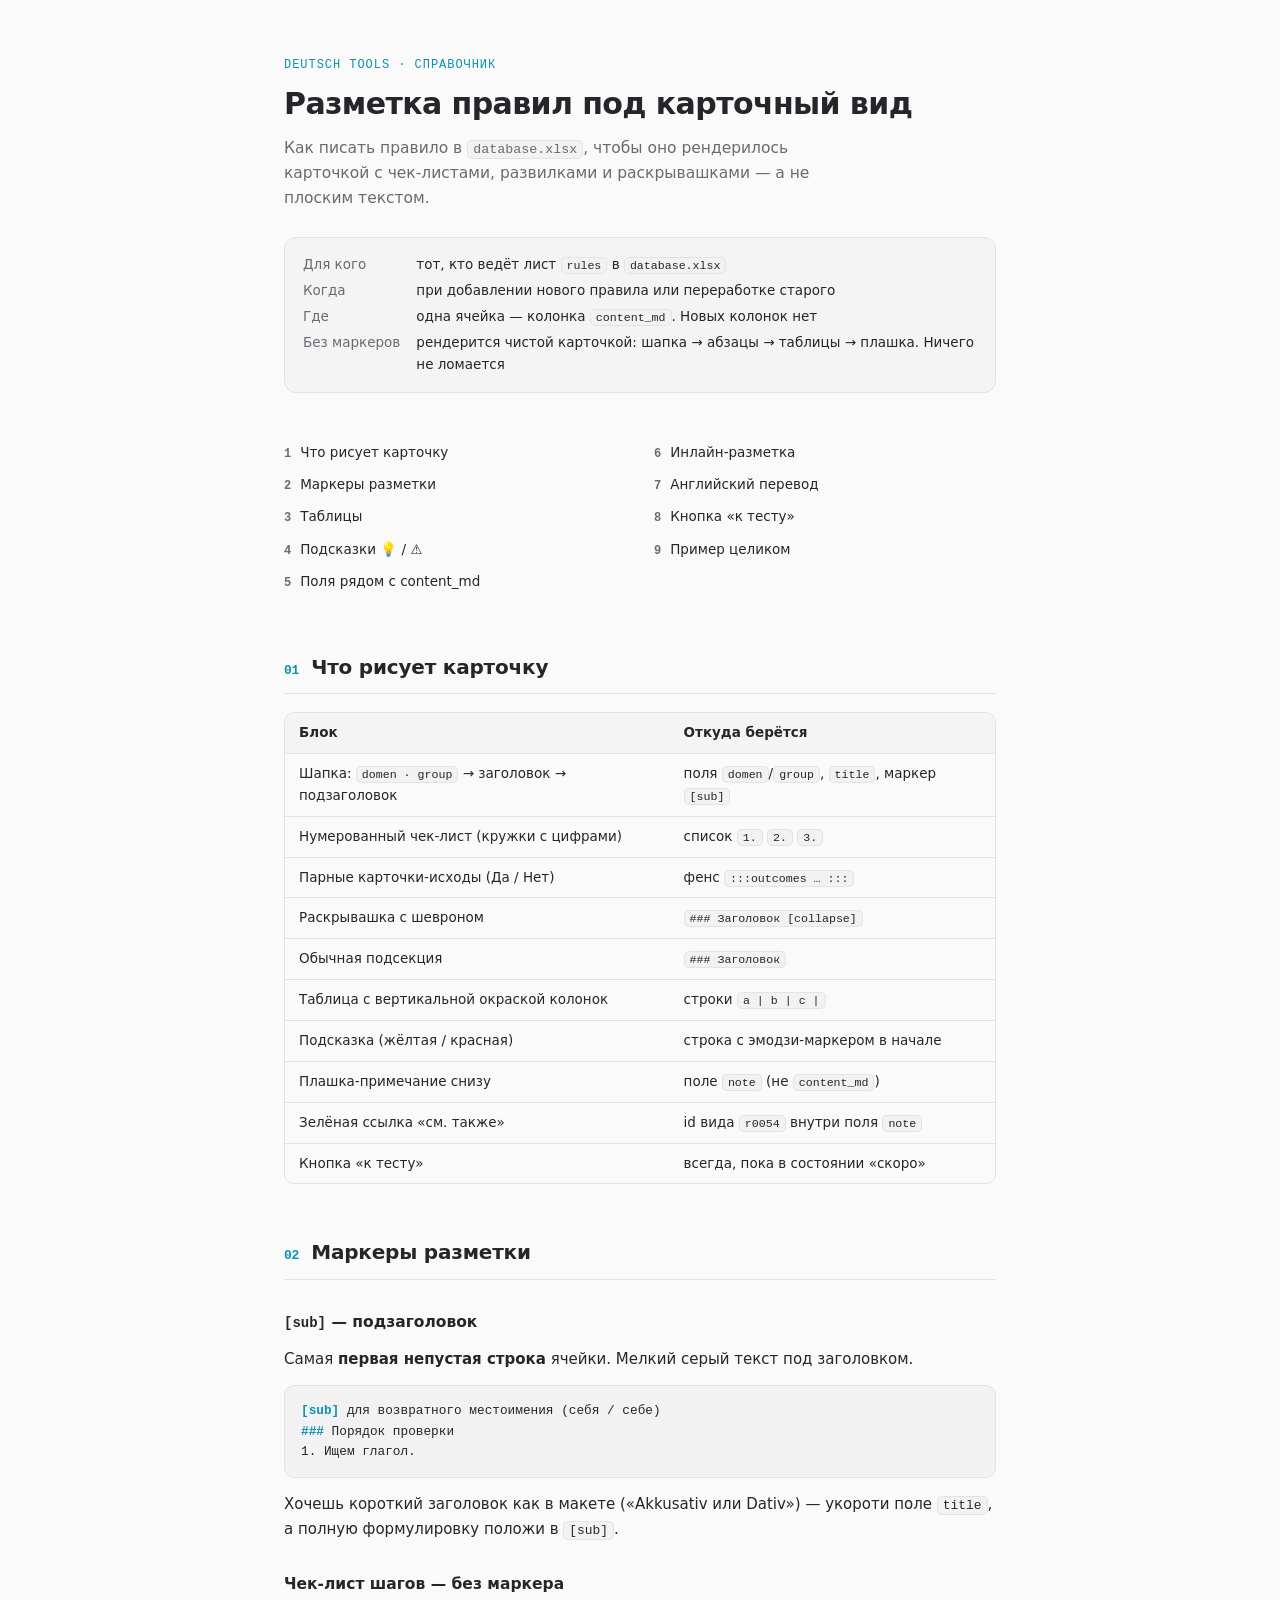
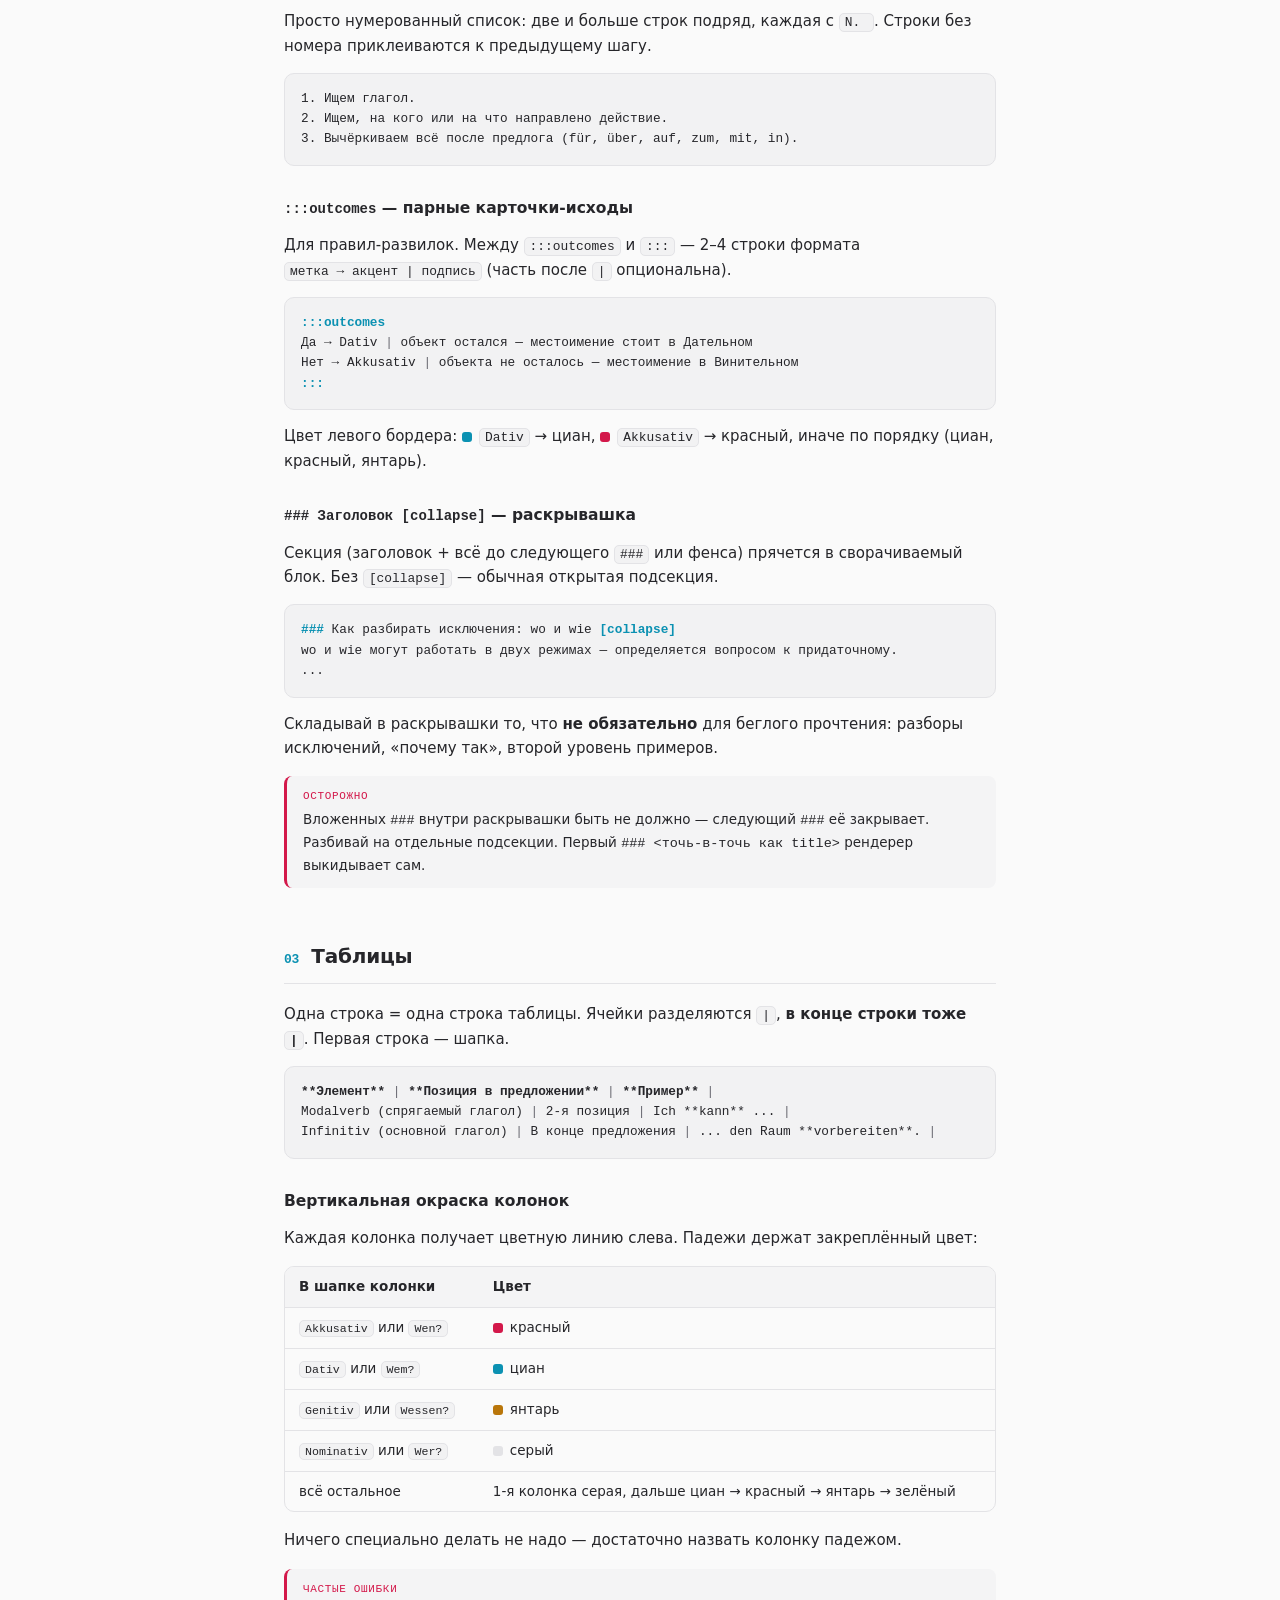
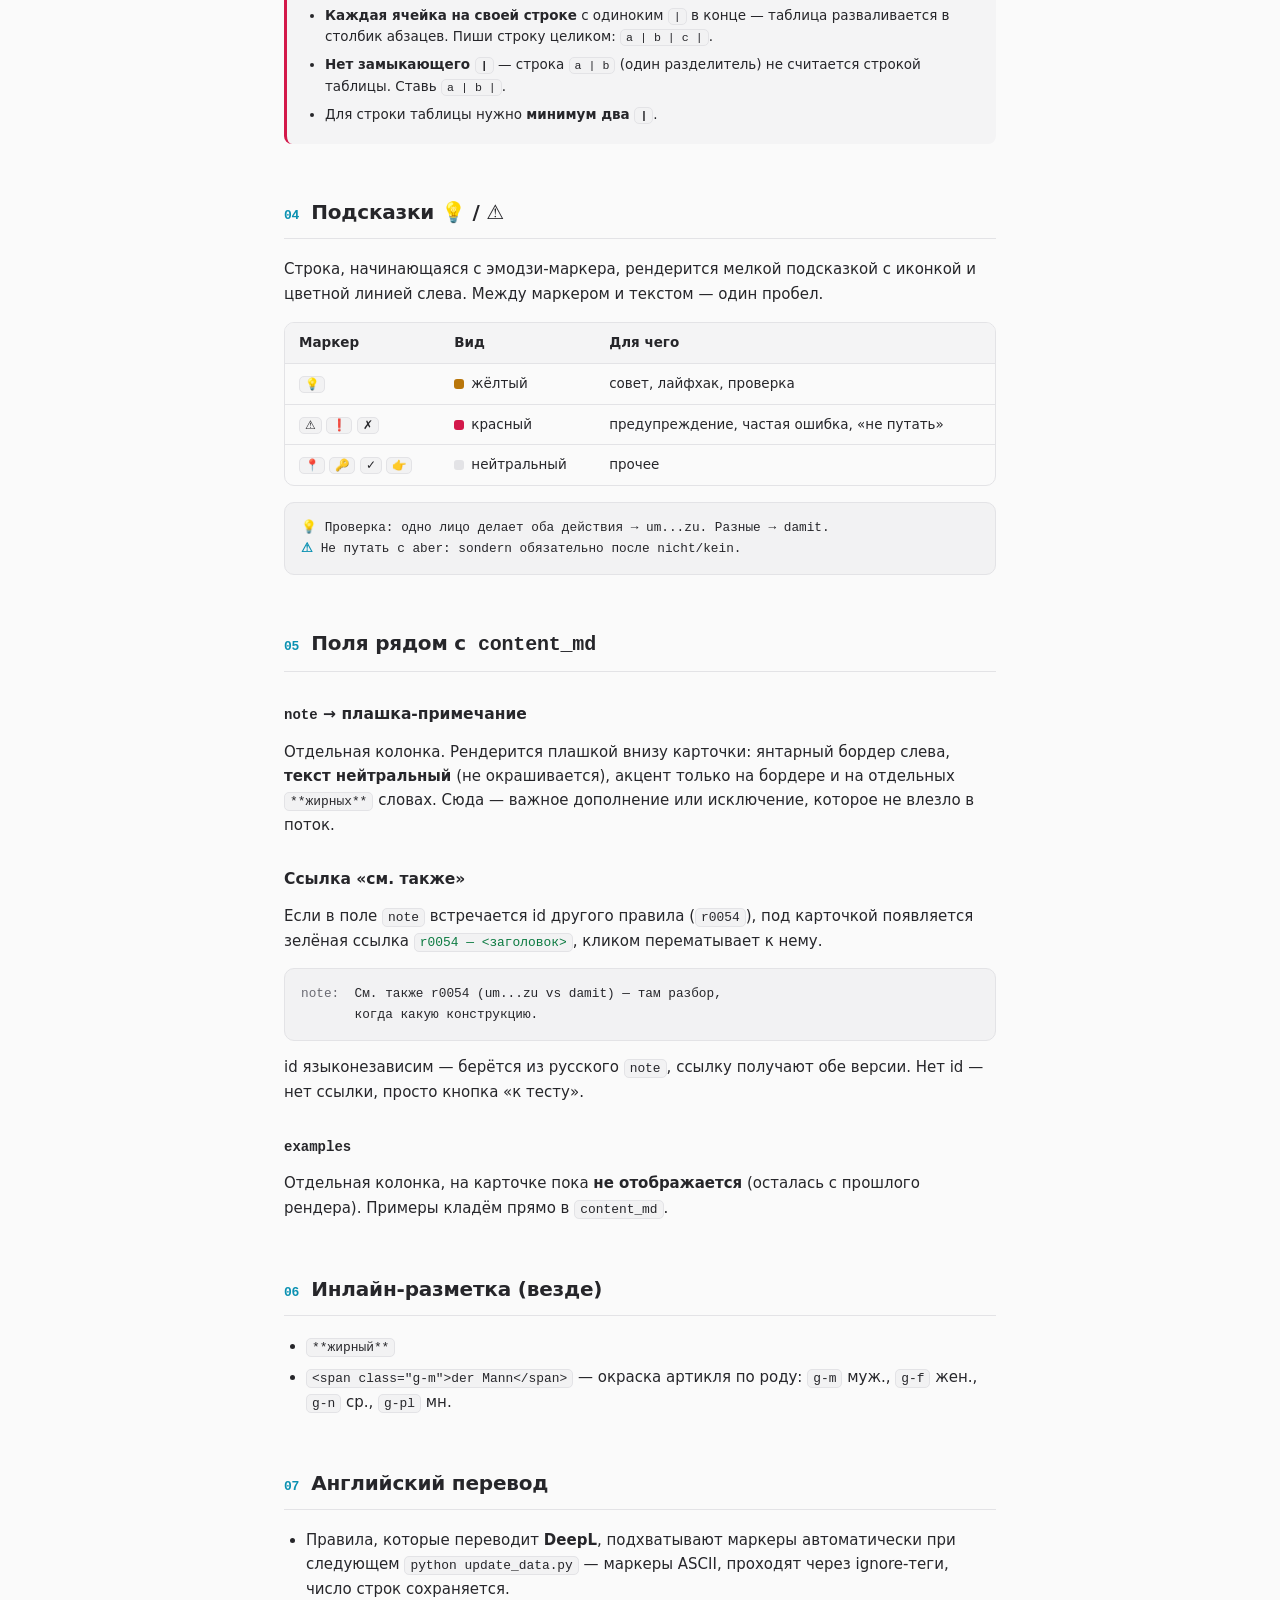
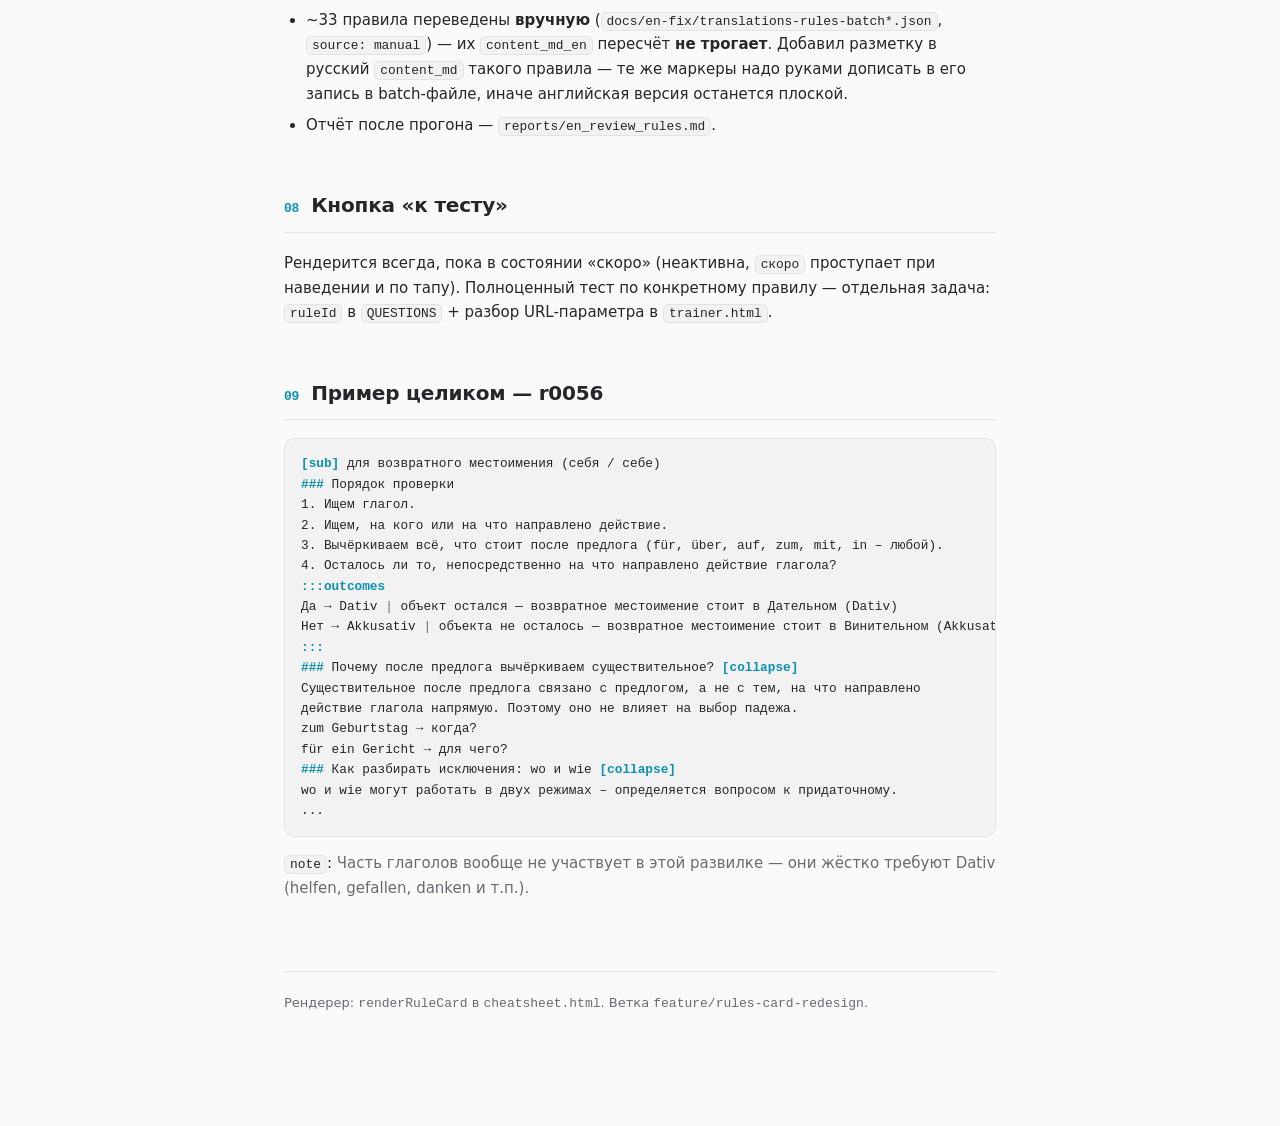
==== guide/index.html @ 61914ca7 "upd regel render обновлено отображение правил" ====
<!DOCTYPE html>
<html lang="ru"><head><meta charset="UTF-8">
<meta name="viewport" content="width=device-width, initial-scale=1.0">
<title>Разметка правил — Deutsch Tools</title>
<meta name="robots" content="noindex">
<link rel="icon" href="data:image/svg+xml,<svg xmlns='http://www.w3.org/2000/svg' viewBox='0 0 100 100'><text y='.9em' font-size='90'>📝</text></svg>">
<script>
// Тема — общая с сайтом (тот же origin, тот же localStorage.theme: auto|dark|light)
(function () {
  var want = localStorage.getItem('theme') || 'auto';
  var resolved = want;
  if (want === 'auto') {
    resolved = (window.matchMedia && window.matchMedia('(prefers-color-scheme: dark)').matches) ? 'dark' : 'light';
  }
  document.documentElement.classList.add('theme-' + resolved);
})();
</script>
<style>
  :root {
    --bg: #fafafa;
    --surface: #f4f4f5;
    --text: #26262a;
    --muted: #6a6a72;
    --border: #e3e3e6;
    --cyan: #0b91b2;
    --red: #d3184a;
    --amber: #b9760a;
    --green: #0b7a40;
    --code-bg: #f2f2f3;
  }
  html.theme-dark {
    --bg: #0e0e0e;
    --surface: #171717;
    --text: #f2f2f2;
    --muted: #a1a1a6;
    --border: #2a2a2a;
    --cyan: #23b4db;
    --red: #ee4163;
    --amber: #f39b00;
    --green: #8beea8;
    --code-bg: #131313;
  }
  @media (prefers-color-scheme: dark) {
    html:not(.theme-light) {
      --bg: #0e0e0e;
      --surface: #171717;
      --text: #f2f2f2;
      --muted: #a1a1a6;
      --border: #2a2a2a;
      --cyan: #23b4db;
      --red: #ee4163;
      --amber: #f39b00;
      --green: #8beea8;
      --code-bg: #131313;
    }
  }

  * { box-sizing: border-box; }
  body {
    margin: 0;
    background: var(--bg);
    color: var(--text);
    font-family: system-ui, -apple-system, "Segoe UI", Roboto, sans-serif;
    font-size: 15px;
    line-height: 1.62;
    -webkit-font-smoothing: antialiased;
  }
  .mono { font-family: ui-monospace, "SF Mono", "JetBrains Mono", Menlo, Consolas, "Liberation Mono", monospace; }
  .wrap { max-width: 760px; margin: 0 auto; padding: 56px 24px 120px; }

  header { margin-bottom: 44px; }
  .kicker {
    font-family: ui-monospace, "SF Mono", Menlo, Consolas, monospace;
    font-size: 12px; letter-spacing: .08em; text-transform: uppercase;
    color: var(--cyan); margin: 0 0 12px;
  }
  h1 { font-size: 30px; line-height: 1.15; margin: 0 0 14px; letter-spacing: -0.02em; }
  .lede { color: var(--muted); font-size: 15.5px; margin: 0; max-width: 60ch; }

  .meta {
    display: grid; grid-template-columns: max-content 1fr; gap: 4px 16px;
    margin: 26px 0 0; padding: 16px 18px;
    background: var(--surface); border: 1px solid var(--border); border-radius: 12px;
    font-size: 13.5px;
  }
  .meta dt { color: var(--muted); }
  .meta dd { margin: 0; }

  nav.toc {
    margin: 34px 0 0; padding: 0; list-style: none;
    columns: 2; column-gap: 28px;
    font-size: 13.5px;
  }
  @media (max-width: 560px) { nav.toc { columns: 1; } }
  nav.toc a {
    display: block; padding: 5px 0; color: var(--text); text-decoration: none;
  }
  nav.toc a:hover { color: var(--cyan); }
  nav.toc a b {
    font-family: ui-monospace, "SF Mono", Menlo, Consolas, monospace;
    color: var(--muted); font-weight: 600; margin-right: 9px; font-size: 12px;
  }

  section { margin-top: 52px; scroll-margin-top: 24px; }
  h2 {
    font-size: 20px; letter-spacing: -0.01em; margin: 0 0 18px;
    padding-bottom: 10px; border-bottom: 1px solid var(--border);
    display: flex; align-items: baseline; gap: 12px;
  }
  h2 .n {
    font-family: ui-monospace, "SF Mono", Menlo, Consolas, monospace;
    font-size: 13px; font-weight: 600; color: var(--cyan);
  }
  h3 { font-size: 15.5px; margin: 30px 0 10px; }
  h3 code { font-size: 14px; }
  p { margin: 12px 0; }
  p code, li code, td code, dd code {
    font-family: ui-monospace, "SF Mono", Menlo, Consolas, "Liberation Mono", monospace;
    font-size: .86em; background: var(--code-bg); border: 1px solid var(--border);
    padding: 1px 5px; border-radius: 5px; white-space: nowrap;
  }
  a { color: var(--cyan); }
  strong { font-weight: 650; }

  pre {
    margin: 14px 0; padding: 15px 16px;
    background: var(--code-bg); border: 1px solid var(--border); border-radius: 10px;
    overflow-x: auto;
    font-family: ui-monospace, "SF Mono", Menlo, Consolas, "Liberation Mono", monospace;
    font-size: 12.75px; line-height: 1.6; color: var(--text);
  }
  pre .c { color: var(--muted); }
  pre .m { color: var(--cyan); font-weight: 600; }
  pre .b { color: var(--text); font-weight: 700; }

  .table-scroll { overflow-x: auto; margin: 16px 0; border: 1px solid var(--border); border-radius: 10px; }
  table { border-collapse: collapse; width: 100%; font-size: 13.5px; }
  th, td { text-align: left; padding: 9px 14px; border-bottom: 1px solid var(--border); vertical-align: top; }
  thead th { background: var(--surface); font-weight: 650; white-space: nowrap; }
  tbody tr:last-child td { border-bottom: none; }

  ul, ol { margin: 12px 0; padding-left: 22px; }
  li { margin: 6px 0; }

  .callout {
    margin: 16px 0; padding: 12px 16px;
    background: var(--surface); border-radius: 8px;
    border-left: 3px solid var(--border);
    font-size: 13.5px;
  }
  .callout.warn { border-left-color: var(--red); }
  .callout .lbl {
    font-family: ui-monospace, "SF Mono", Menlo, Consolas, monospace;
    font-size: 11px; letter-spacing: .06em; text-transform: uppercase;
    display: block; margin-bottom: 3px; color: var(--red);
  }

  .swatch {
    display: inline-block; width: 10px; height: 10px; border-radius: 3px;
    vertical-align: middle; margin-right: 7px;
  }
  footer {
    margin-top: 70px; padding-top: 20px; border-top: 1px solid var(--border);
    color: var(--muted); font-size: 13px;
  }
</style>
</head>
<body>
<div class="wrap">
<header>
  <p class="kicker">Deutsch Tools · Справочник</p>
  <h1>Разметка правил под карточный вид</h1>
  <p class="lede">Как писать правило в <code>database.xlsx</code>, чтобы оно рендерилось карточкой с чек-листами, развилками и раскрывашками — а не плоским текстом.</p>
  <dl class="meta">
    <dt>Для кого</dt><dd>тот, кто ведёт лист <code>rules</code> в <code>database.xlsx</code></dd>
    <dt>Когда</dt><dd>при добавлении нового правила или переработке старого</dd>
    <dt>Где</dt><dd>одна ячейка — колонка <code>content_md</code>. Новых колонок нет</dd>
    <dt>Без маркеров</dt><dd>рендерится чистой карточкой: шапка → абзацы → таблицы → плашка. Ничего не ломается</dd>
  </dl>
</header>

<nav class="toc">
  <a href="#anatomy"><b>1</b>Что рисует карточку</a>
  <a href="#markers"><b>2</b>Маркеры разметки</a>
  <a href="#tables"><b>3</b>Таблицы</a>
  <a href="#hints"><b>4</b>Подсказки 💡 / ⚠</a>
  <a href="#fields"><b>5</b>Поля рядом с content_md</a>
  <a href="#inline"><b>6</b>Инлайн-разметка</a>
  <a href="#en"><b>7</b>Английский перевод</a>
  <a href="#test"><b>8</b>Кнопка «к тесту»</a>
  <a href="#example"><b>9</b>Пример целиком</a>
</nav>

<section id="anatomy">
  <h2><span class="n">01</span> Что рисует карточку</h2>
  <div class="table-scroll"><table>
    <thead><tr><th>Блок</th><th>Откуда берётся</th></tr></thead>
    <tbody>
      <tr><td>Шапка: <code>domen · group</code> → заголовок → подзаголовок</td><td>поля <code>domen</code>/<code>group</code>, <code>title</code>, маркер <code>[sub]</code></td></tr>
      <tr><td>Нумерованный чек-лист (кружки с цифрами)</td><td>список <code>1.</code> <code>2.</code> <code>3.</code></td></tr>
      <tr><td>Парные карточки-исходы (Да / Нет)</td><td>фенс <code>:::outcomes … :::</code></td></tr>
      <tr><td>Раскрывашка с шевроном</td><td><code>### Заголовок [collapse]</code></td></tr>
      <tr><td>Обычная подсекция</td><td><code>### Заголовок</code></td></tr>
      <tr><td>Таблица с вертикальной окраской колонок</td><td>строки <code>a | b | c |</code></td></tr>
      <tr><td>Подсказка (жёлтая / красная)</td><td>строка с эмодзи-маркером в начале</td></tr>
      <tr><td>Плашка-примечание снизу</td><td>поле <code>note</code> (не <code>content_md</code>)</td></tr>
      <tr><td>Зелёная ссылка «см. также»</td><td>id вида <code>r0054</code> внутри поля <code>note</code></td></tr>
      <tr><td>Кнопка «к тесту»</td><td>всегда, пока в состоянии «скоро»</td></tr>
    </tbody>
  </table></div>
</section>

<section id="markers">
  <h2><span class="n">02</span> Маркеры разметки</h2>

  <h3><code>[sub]</code> — подзаголовок</h3>
  <p>Самая <strong>первая непустая строка</strong> ячейки. Мелкий серый текст под заголовком.</p>
<pre class="mono"><span class="m">[sub]</span> для возвратного местоимения (себя / себе)
<span class="m">###</span> Порядок проверки
1. Ищем глагол.</pre>
  <p>Хочешь короткий заголовок как в макете («Akkusativ или Dativ») — укороти поле <code>title</code>, а полную формулировку положи в <code>[sub]</code>.</p>

  <h3>Чек-лист шагов — без маркера</h3>
  <p>Просто нумерованный список: две и больше строк подряд, каждая с <code>N. </code>. Строки без номера приклеиваются к предыдущему шагу.</p>
<pre class="mono">1. Ищем глагол.
2. Ищем, на кого или на что направлено действие.
3. Вычёркиваем всё после предлога (für, über, auf, zum, mit, in).</pre>

  <h3><code>:::outcomes</code> — парные карточки-исходы</h3>
  <p>Для правил-развилок. Между <code>:::outcomes</code> и <code>:::</code> — 2–4 строки формата <code>метка → акцент | подпись</code> (часть после <code>|</code> опциональна).</p>
<pre class="mono"><span class="m">:::outcomes</span>
Да → Dativ <span class="c">|</span> объект остался — местоимение стоит в Дательном
Нет → Akkusativ <span class="c">|</span> объекта не осталось — местоимение в Винительном
<span class="m">:::</span></pre>
  <p>Цвет левого бордера: <span class="swatch" style="background:var(--cyan)"></span><code>Dativ</code> → циан, <span class="swatch" style="background:var(--red)"></span><code>Akkusativ</code> → красный, иначе по порядку (циан, красный, янтарь).</p>

  <h3><code>### Заголовок [collapse]</code> — раскрывашка</h3>
  <p>Секция (заголовок + всё до следующего <code>###</code> или фенса) прячется в сворачиваемый блок. Без <code>[collapse]</code> — обычная открытая подсекция.</p>
<pre class="mono"><span class="m">###</span> Как разбирать исключения: wo и wie <span class="m">[collapse]</span>
wo и wie могут работать в двух режимах — определяется вопросом к придаточному.
...</pre>
  <p>Складывай в раскрывашки то, что <strong>не обязательно</strong> для беглого прочтения: разборы исключений, «почему так», второй уровень примеров.</p>
  <div class="callout warn">
    <span class="lbl">осторожно</span>
    Вложенных <code>###</code> внутри раскрывашки быть не должно — следующий <code>###</code> её закрывает. Разбивай на отдельные подсекции. Первый <code>### &lt;точь-в-точь как title&gt;</code> рендерер выкидывает сам.
  </div>
</section>

<section id="tables">
  <h2><span class="n">03</span> Таблицы</h2>
  <p>Одна строка = одна строка таблицы. Ячейки разделяются <code>|</code>, <strong>в конце строки тоже <code>|</code></strong>. Первая строка — шапка.</p>
<pre class="mono"><span class="b">**Элемент**</span> <span class="c">|</span> <span class="b">**Позиция в предложении**</span> <span class="c">|</span> <span class="b">**Пример**</span> <span class="c">|</span>
Modalverb (спрягаемый глагол) <span class="c">|</span> 2-я позиция <span class="c">|</span> Ich **kann** ... <span class="c">|</span>
Infinitiv (основной глагол) <span class="c">|</span> В конце предложения <span class="c">|</span> ... den Raum **vorbereiten**. <span class="c">|</span></pre>

  <h3>Вертикальная окраска колонок</h3>
  <p>Каждая колонка получает цветную линию слева. Падежи держат закреплённый цвет:</p>
  <div class="table-scroll"><table>
    <thead><tr><th>В шапке колонки</th><th>Цвет</th></tr></thead>
    <tbody>
      <tr><td><code>Akkusativ</code> или <code>Wen?</code></td><td><span class="swatch" style="background:var(--red)"></span>красный</td></tr>
      <tr><td><code>Dativ</code> или <code>Wem?</code></td><td><span class="swatch" style="background:var(--cyan)"></span>циан</td></tr>
      <tr><td><code>Genitiv</code> или <code>Wessen?</code></td><td><span class="swatch" style="background:var(--amber)"></span>янтарь</td></tr>
      <tr><td><code>Nominativ</code> или <code>Wer?</code></td><td><span class="swatch" style="background:var(--border)"></span>серый</td></tr>
      <tr><td>всё остальное</td><td>1-я колонка серая, дальше циан → красный → янтарь → зелёный</td></tr>
    </tbody>
  </table></div>
  <p>Ничего специально делать не надо — достаточно назвать колонку падежом.</p>

  <div class="callout warn">
    <span class="lbl">частые ошибки</span>
    <ul style="margin:6px 0 0">
      <li><strong>Каждая ячейка на своей строке</strong> с одиноким <code>|</code> в конце — таблица разваливается в столбик абзацев. Пиши строку целиком: <code>a | b | c |</code>.</li>
      <li><strong>Нет замыкающего <code>|</code></strong> — строка <code>a | b</code> (один разделитель) не считается строкой таблицы. Ставь <code>a | b |</code>.</li>
      <li>Для строки таблицы нужно <strong>минимум два <code>|</code></strong>.</li>
    </ul>
  </div>
</section>

<section id="hints">
  <h2><span class="n">04</span> Подсказки 💡 / ⚠</h2>
  <p>Строка, начинающаяся с эмодзи-маркера, рендерится мелкой подсказкой с иконкой и цветной линией слева. Между маркером и текстом — один пробел.</p>
  <div class="table-scroll"><table>
    <thead><tr><th>Маркер</th><th>Вид</th><th>Для чего</th></tr></thead>
    <tbody>
      <tr><td><code>💡</code></td><td><span class="swatch" style="background:var(--amber)"></span>жёлтый</td><td>совет, лайфхак, проверка</td></tr>
      <tr><td><code>⚠</code> <code>❗</code> <code>✗</code></td><td><span class="swatch" style="background:var(--red)"></span>красный</td><td>предупреждение, частая ошибка, «не путать»</td></tr>
      <tr><td><code>📍</code> <code>🔑</code> <code>✓</code> <code>👉</code></td><td><span class="swatch" style="background:var(--border)"></span>нейтральный</td><td>прочее</td></tr>
    </tbody>
  </table></div>
<pre class="mono"><span class="m">💡</span> Проверка: одно лицо делает оба действия → um...zu. Разные → damit.
<span class="m">⚠</span> Не путать с aber: sondern обязательно после nicht/kein.</pre>
</section>

<section id="fields">
  <h2><span class="n">05</span> Поля рядом с <code>content_md</code></h2>

  <h3><code>note</code> → плашка-примечание</h3>
  <p>Отдельная колонка. Рендерится плашкой внизу карточки: янтарный бордер слева, <strong>текст нейтральный</strong> (не окрашивается), акцент только на бордере и на отдельных <code>**жирных**</code> словах. Сюда — важное дополнение или исключение, которое не влезло в поток.</p>

  <h3>Ссылка «см. также»</h3>
  <p>Если в поле <code>note</code> встречается id другого правила (<code>r0054</code>), под карточкой появляется зелёная ссылка <code style="color:var(--green)">r0054 — &lt;заголовок&gt;</code>, кликом перематывает к нему.</p>
<pre class="mono"><span class="c">note:</span>  См. также r0054 (um...zu vs damit) — там разбор,
       когда какую конструкцию.</pre>
  <p>id языконезависим — берётся из русского <code>note</code>, ссылку получают обе версии. Нет id — нет ссылки, просто кнопка «к тесту».</p>

  <h3><code>examples</code></h3>
  <p>Отдельная колонка, на карточке пока <strong>не отображается</strong> (осталась с прошлого рендера). Примеры кладём прямо в <code>content_md</code>.</p>
</section>

<section id="inline">
  <h2><span class="n">06</span> Инлайн-разметка (везде)</h2>
  <ul>
    <li><code>**жирный**</code></li>
    <li><code>&lt;span class="g-m"&gt;der Mann&lt;/span&gt;</code> — окраска артикля по роду: <code>g-m</code> муж., <code>g-f</code> жен., <code>g-n</code> ср., <code>g-pl</code> мн.</li>
  </ul>
</section>

<section id="en">
  <h2><span class="n">07</span> Английский перевод</h2>
  <ul>
    <li>Правила, которые переводит <strong>DeepL</strong>, подхватывают маркеры автоматически при следующем <code>python update_data.py</code> — маркеры ASCII, проходят через ignore-теги, число строк сохраняется.</li>
    <li>~33 правила переведены <strong>вручную</strong> (<code>docs/en-fix/translations-rules-batch*.json</code>, <code>source: manual</code>) — их <code>content_md_en</code> пересчёт <strong>не трогает</strong>. Добавил разметку в русский <code>content_md</code> такого правила — те же маркеры надо руками дописать в его запись в batch-файле, иначе английская версия останется плоской.</li>
    <li>Отчёт после прогона — <code>reports/en_review_rules.md</code>.</li>
  </ul>
</section>

<section id="test">
  <h2><span class="n">08</span> Кнопка «к тесту»</h2>
  <p>Рендерится всегда, пока в состоянии «скоро» (неактивна, <code>скоро</code> проступает при наведении и по тапу). Полноценный тест по конкретному правилу — отдельная задача: <code>ruleId</code> в <code>QUESTIONS</code> + разбор URL-параметра в <code>trainer.html</code>.</p>
</section>

<section id="example">
  <h2><span class="n">09</span> Пример целиком — r0056</h2>
<pre class="mono"><span class="m">[sub]</span> для возвратного местоимения (себя / себе)
<span class="m">###</span> Порядок проверки
1. Ищем глагол.
2. Ищем, на кого или на что направлено действие.
3. Вычёркиваем всё, что стоит после предлога (für, über, auf, zum, mit, in – любой).
4. Осталось ли то, непосредственно на что направлено действие глагола?
<span class="m">:::outcomes</span>
Да → Dativ <span class="c">|</span> объект остался — возвратное местоимение стоит в Дательном (Dativ)
Нет → Akkusativ <span class="c">|</span> объекта не осталось — возвратное местоимение стоит в Винительном (Akkusativ)
<span class="m">:::</span>
<span class="m">###</span> Почему после предлога вычёркиваем существительное? <span class="m">[collapse]</span>
Существительное после предлога связано с предлогом, а не с тем, на что направлено
действие глагола напрямую. Поэтому оно не влияет на выбор падежа.
zum Geburtstag → когда?
für ein Gericht → для чего?
<span class="m">###</span> Как разбирать исключения: wo и wie <span class="m">[collapse]</span>
wo и wie могут работать в двух режимах – определяется вопросом к придаточному.
...</pre>
  <p><code>note</code>: <span style="color:var(--muted)">Часть глаголов вообще не участвует в этой развилке — они жёстко требуют Dativ (helfen, gefallen, danken и т.п.).</span></p>
</section>

<footer>
  Рендерер: <code>renderRuleCard</code> в <code>cheatsheet.html</code>. Ветка <code>feature/rules-card-redesign</code>.
</footer>
</div>
</body></html>
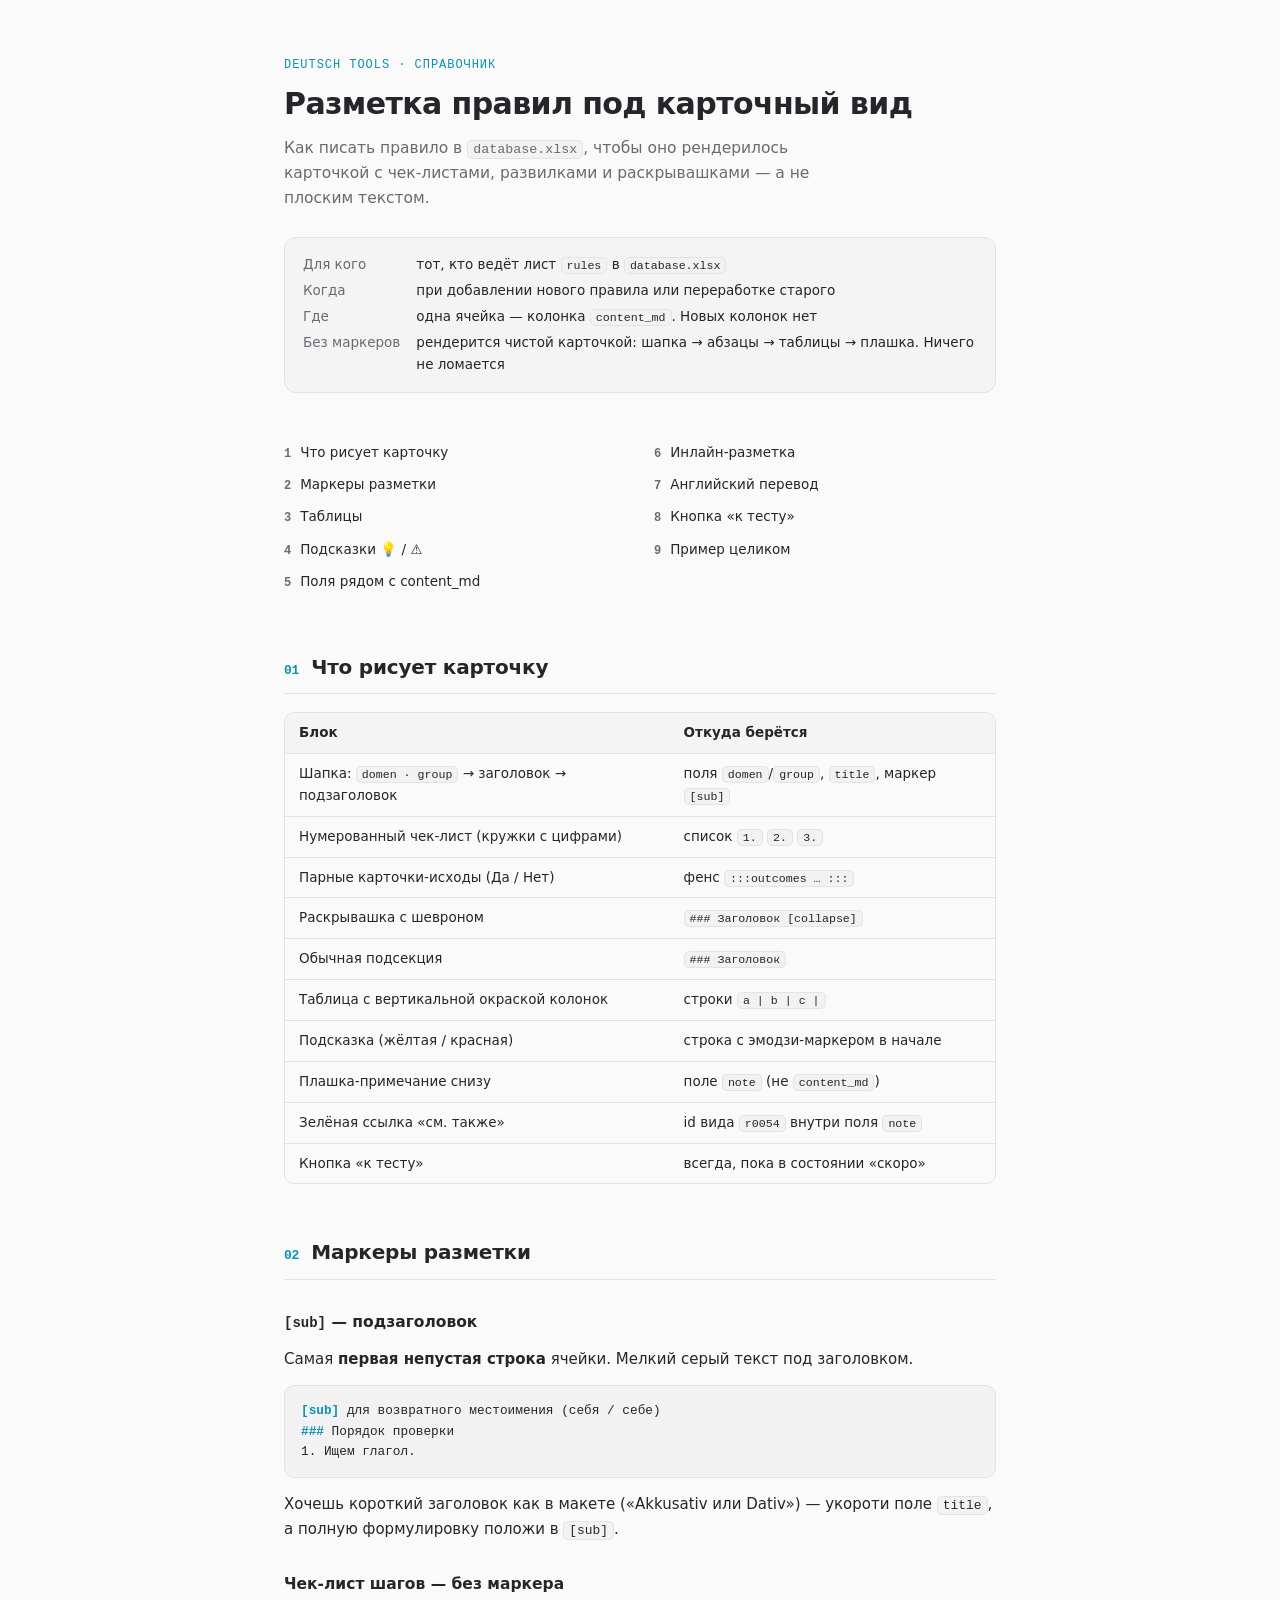
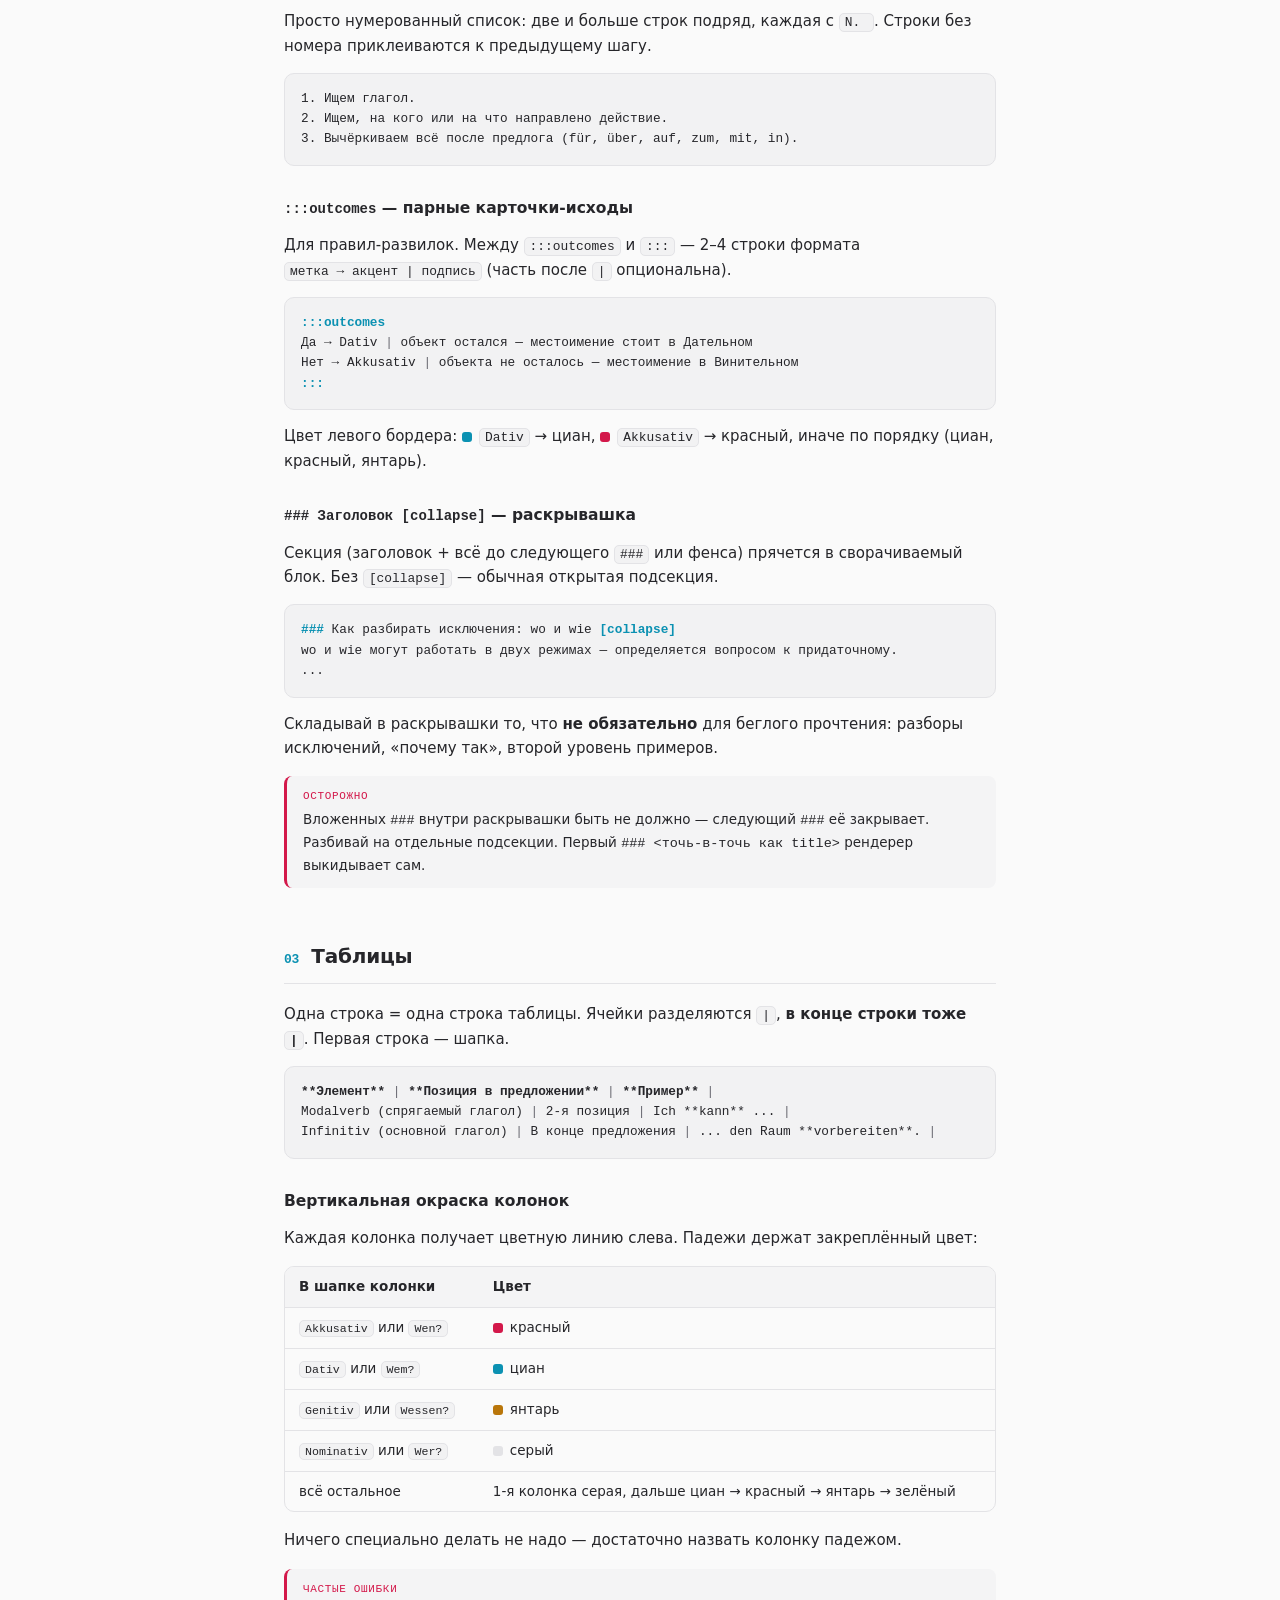
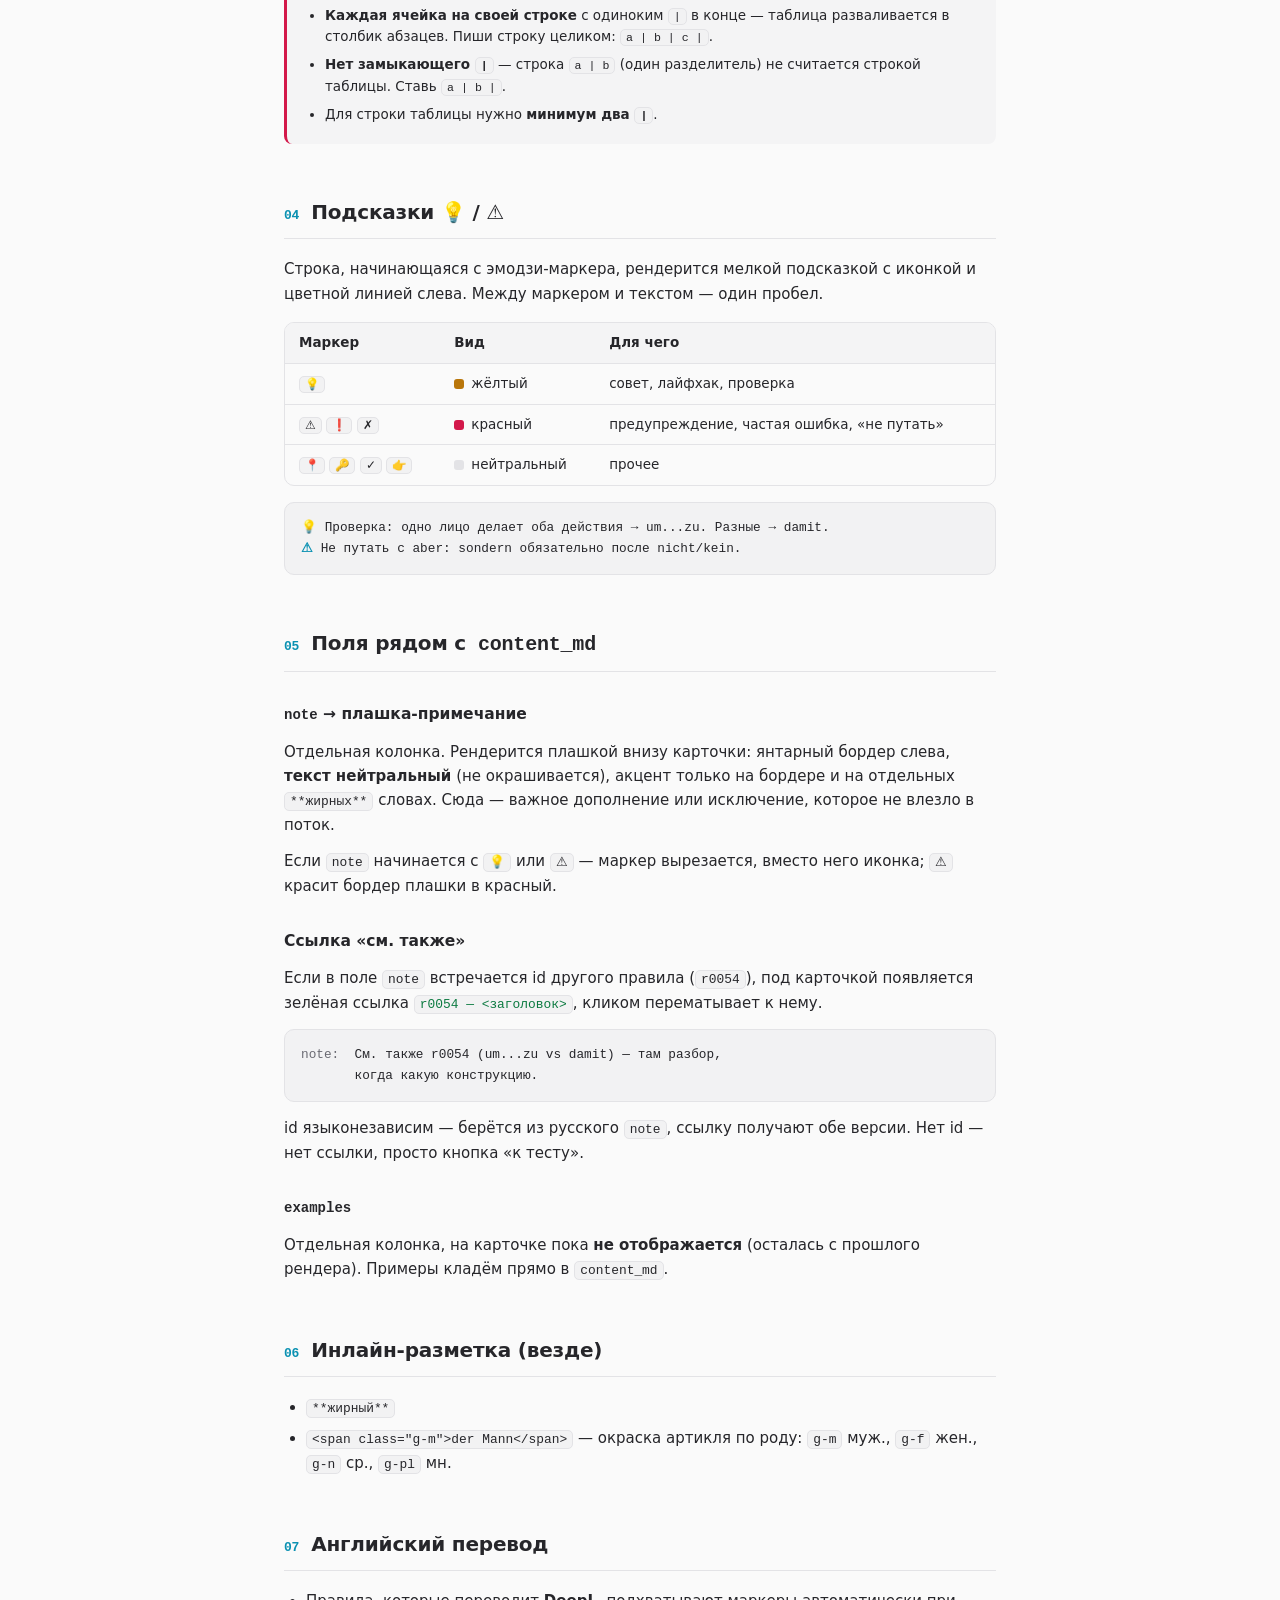
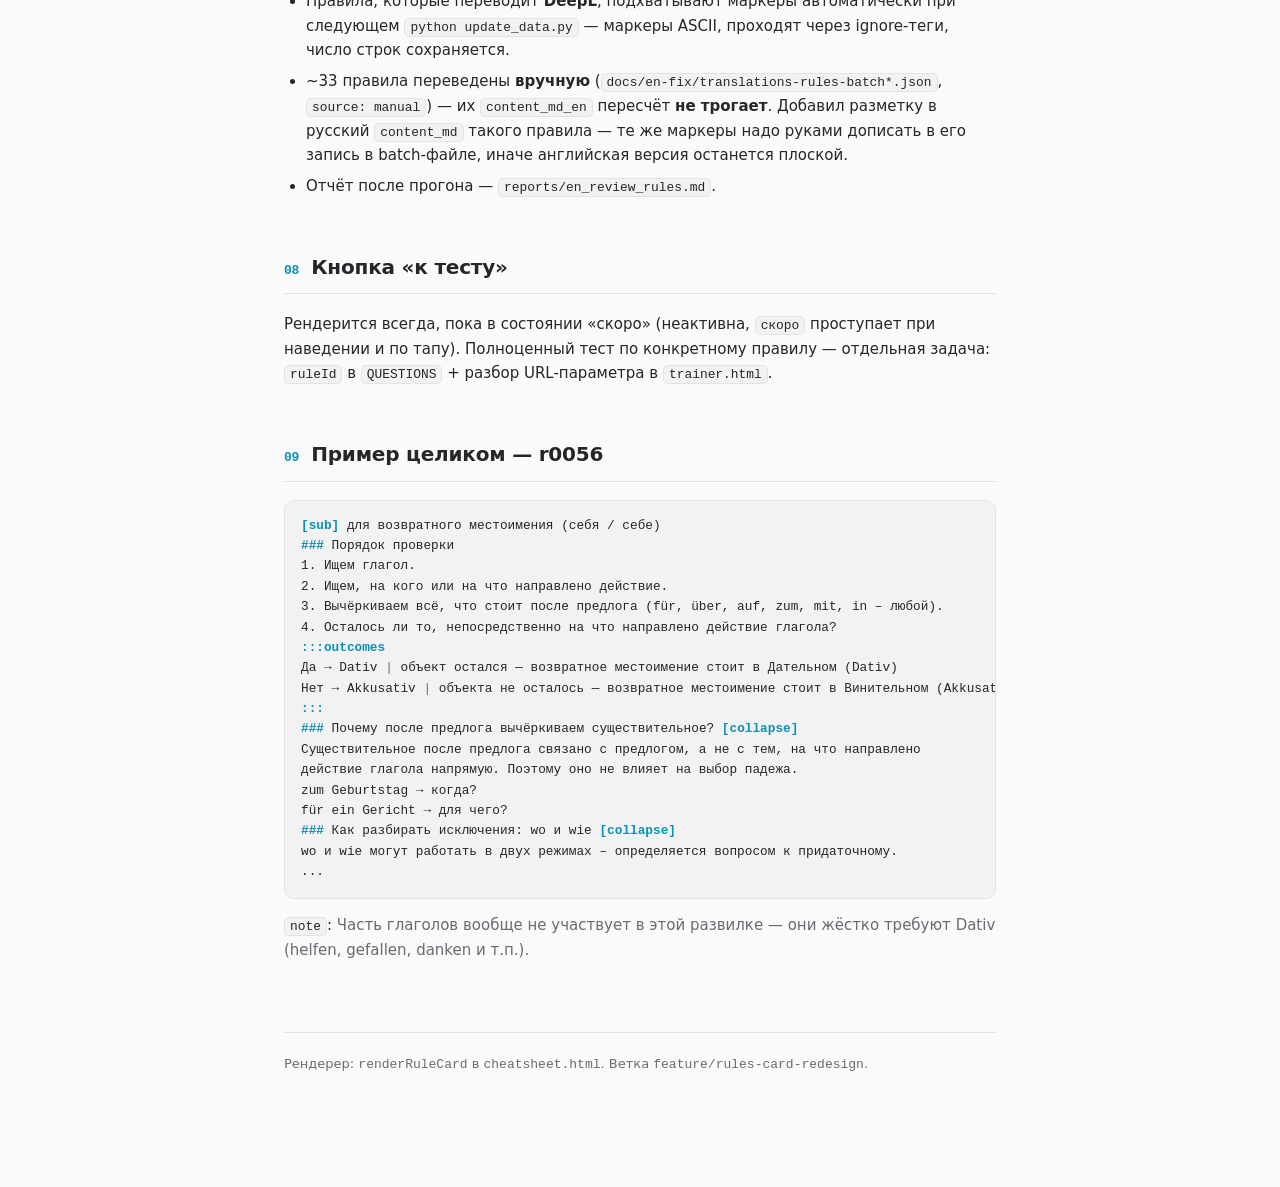
==== commit 62b531c6: "fix" ====
--- a/guide/index.html
+++ b/guide/index.html
@@ -297,6 +297,7 @@
 
   <h3><code>note</code> → плашка-примечание</h3>
   <p>Отдельная колонка. Рендерится плашкой внизу карточки: янтарный бордер слева, <strong>текст нейтральный</strong> (не окрашивается), акцент только на бордере и на отдельных <code>**жирных**</code> словах. Сюда — важное дополнение или исключение, которое не влезло в поток.</p>
+  <p>Если <code>note</code> начинается с <code>💡</code> или <code>⚠</code> — маркер вырезается, вместо него иконка; <code>⚠</code> красит бордер плашки в красный.</p>
 
   <h3>Ссылка «см. также»</h3>
   <p>Если в поле <code>note</code> встречается id другого правила (<code>r0054</code>), под карточкой появляется зелёная ссылка <code style="color:var(--green)">r0054 — &lt;заголовок&gt;</code>, кликом перематывает к нему.</p>
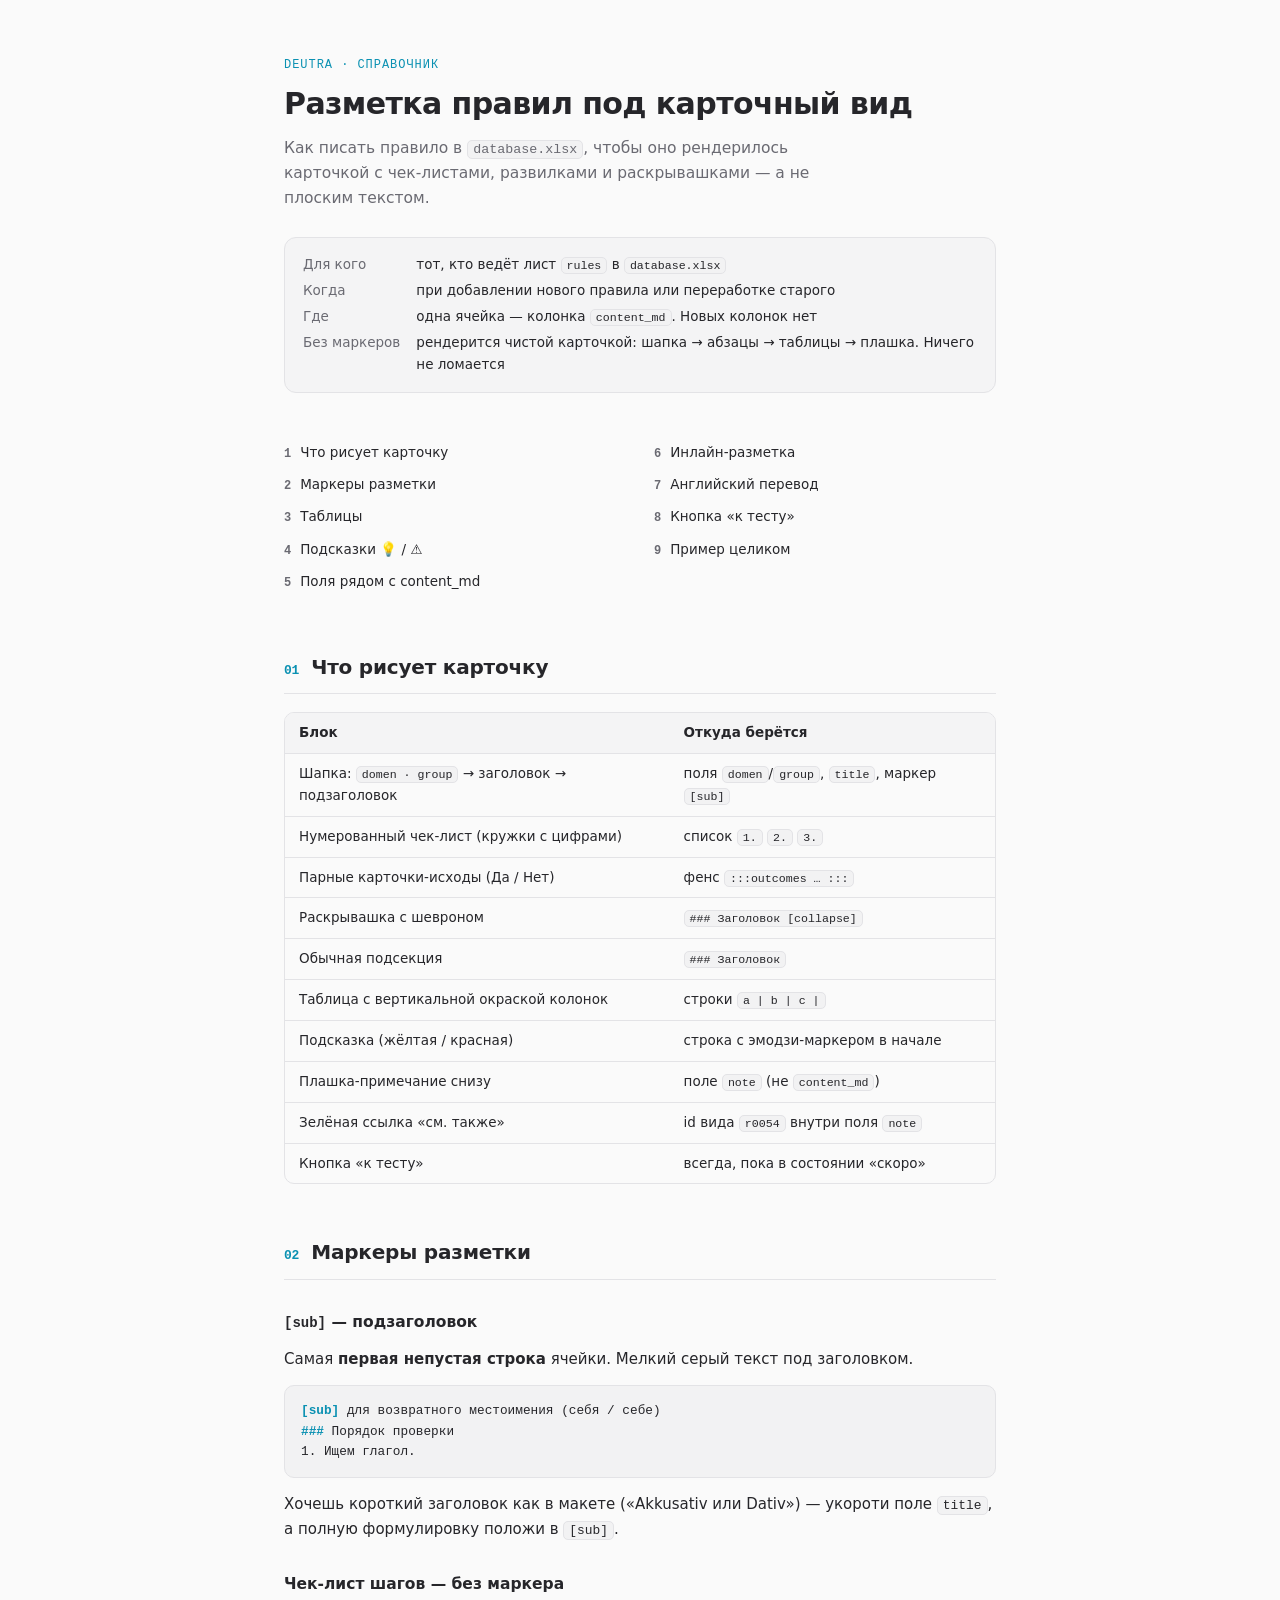
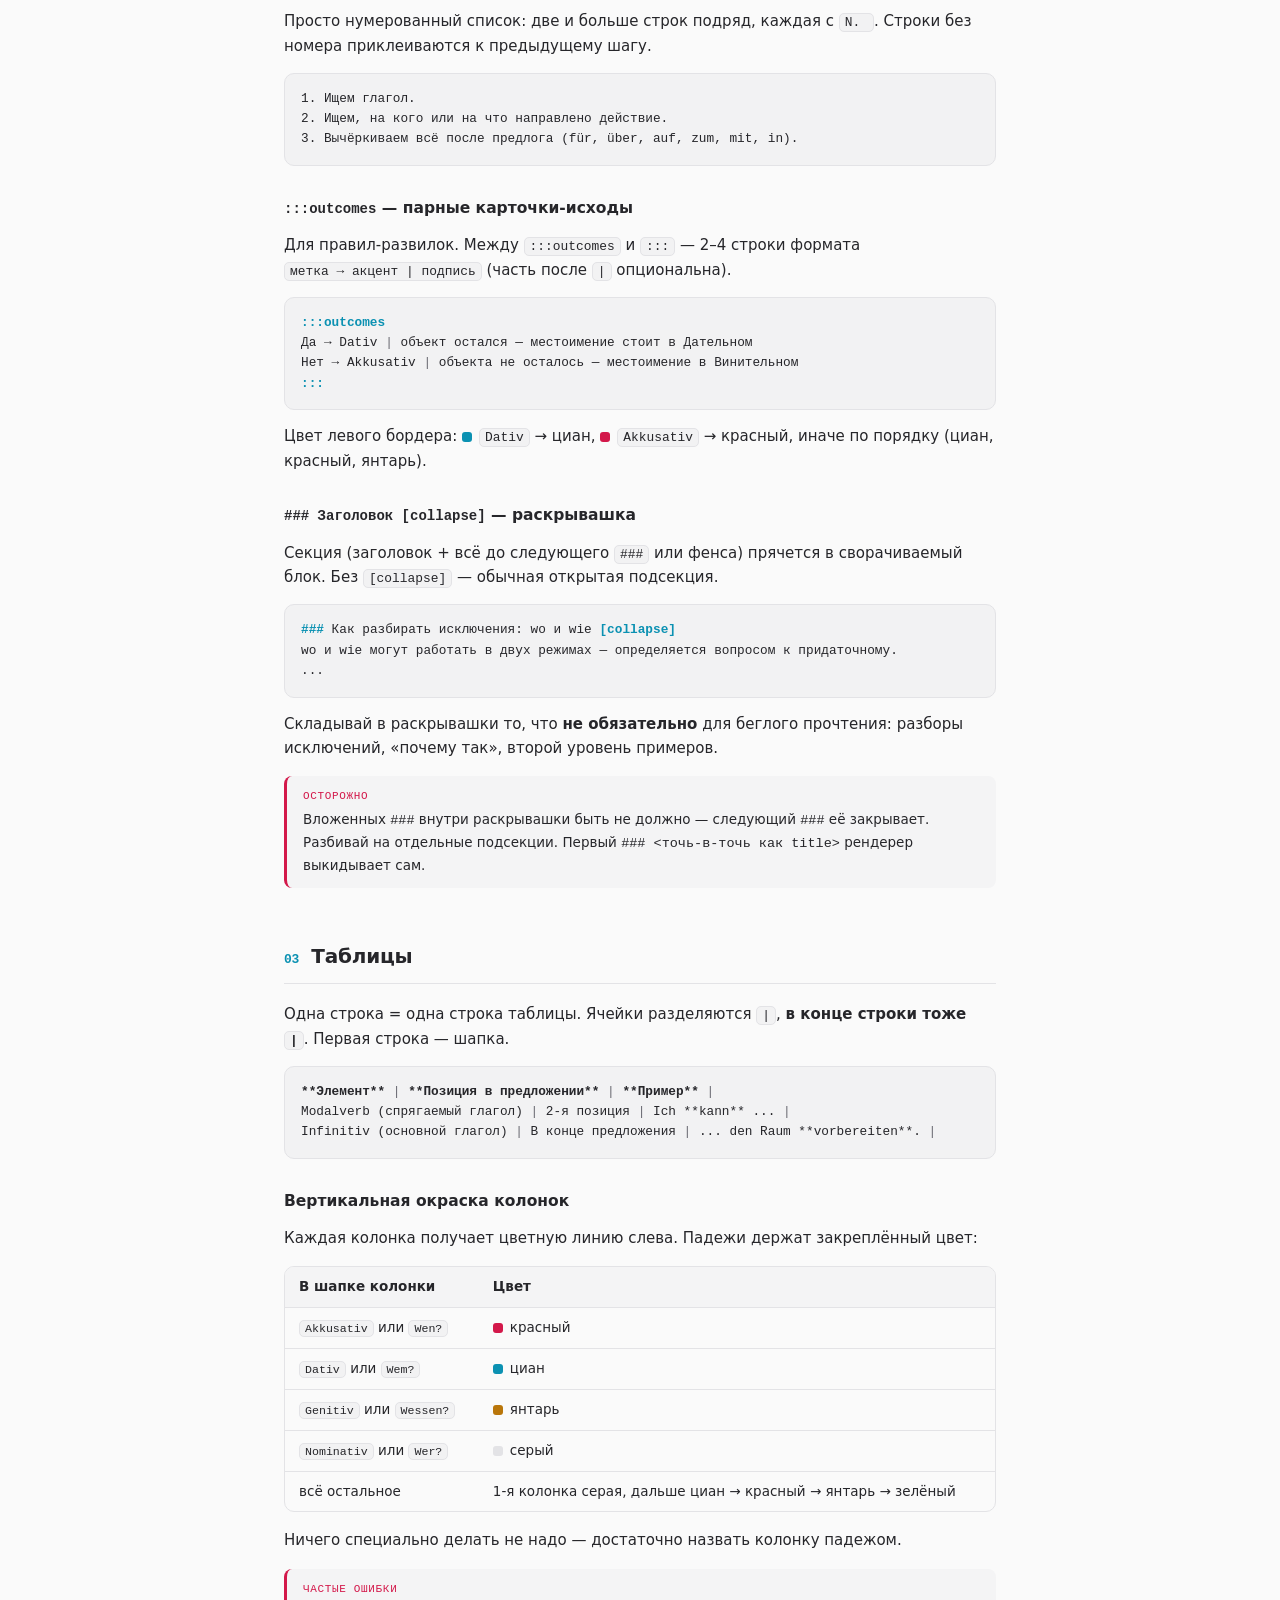
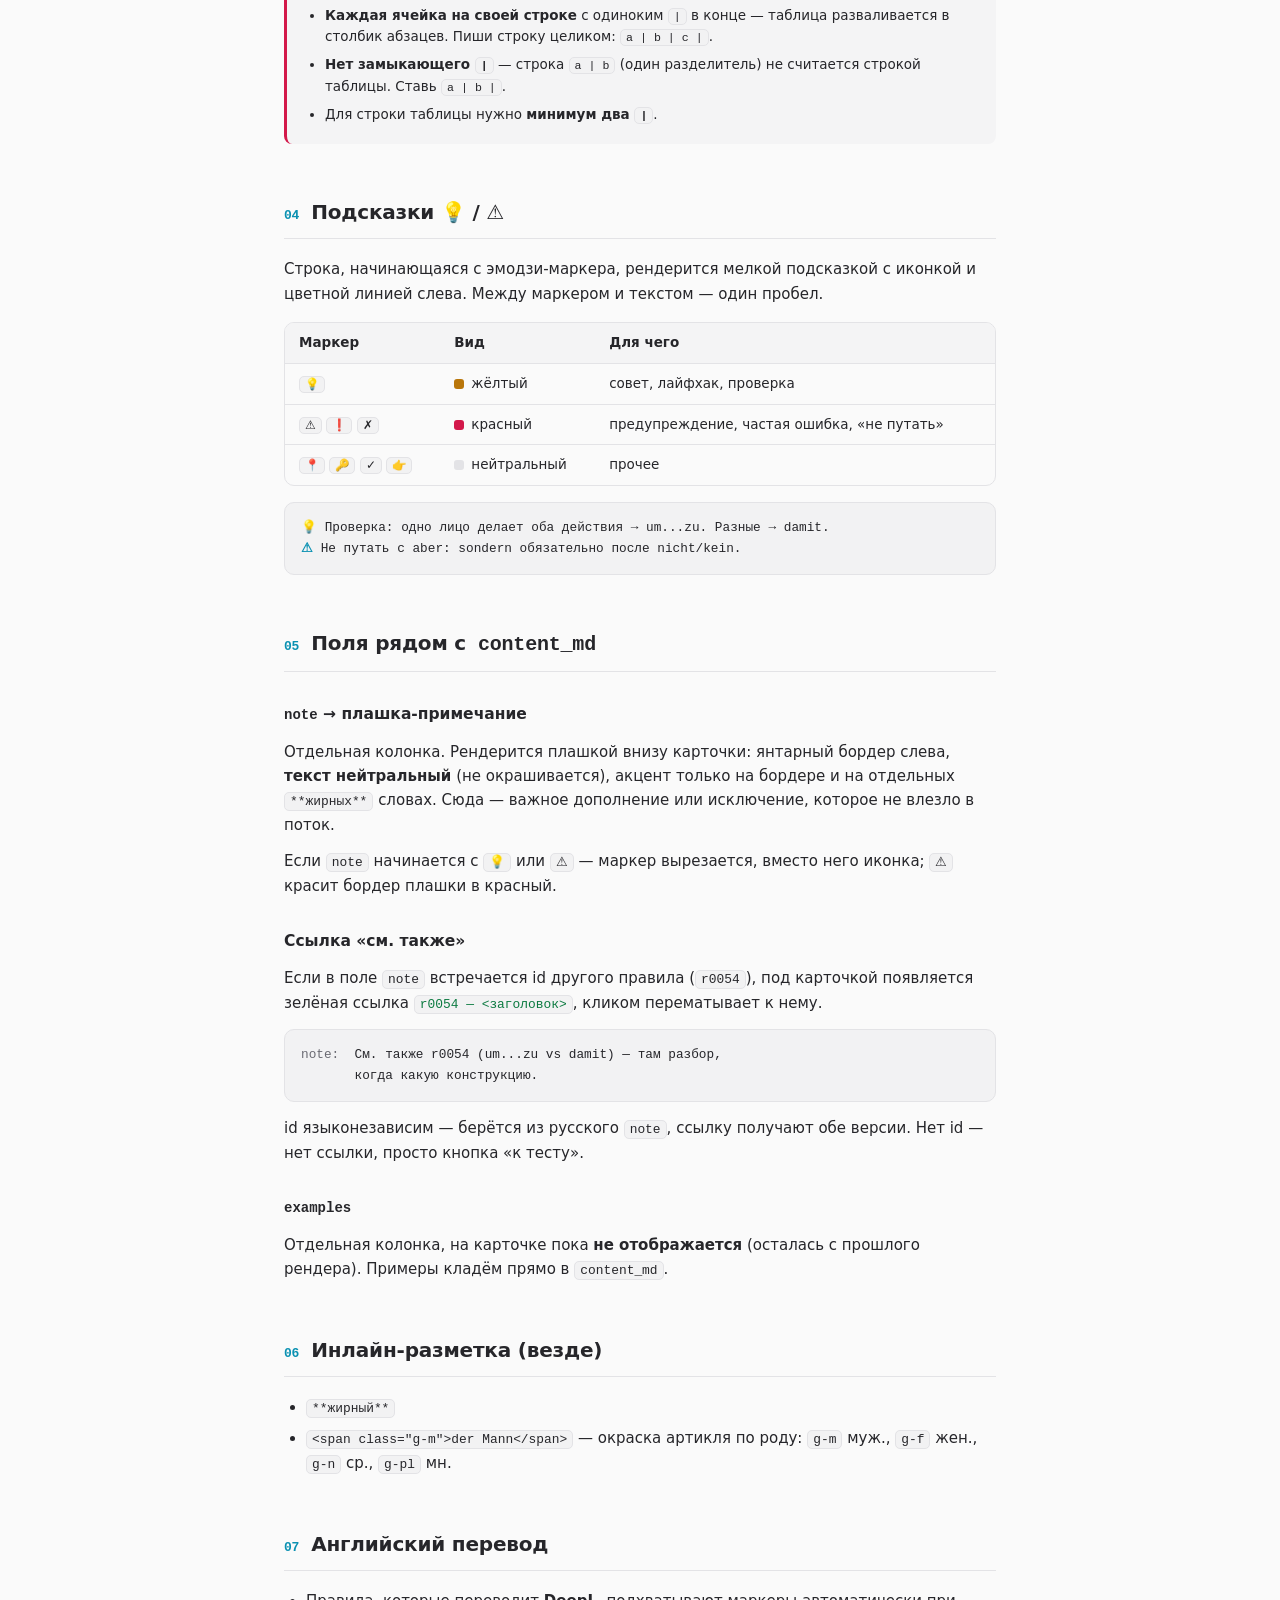
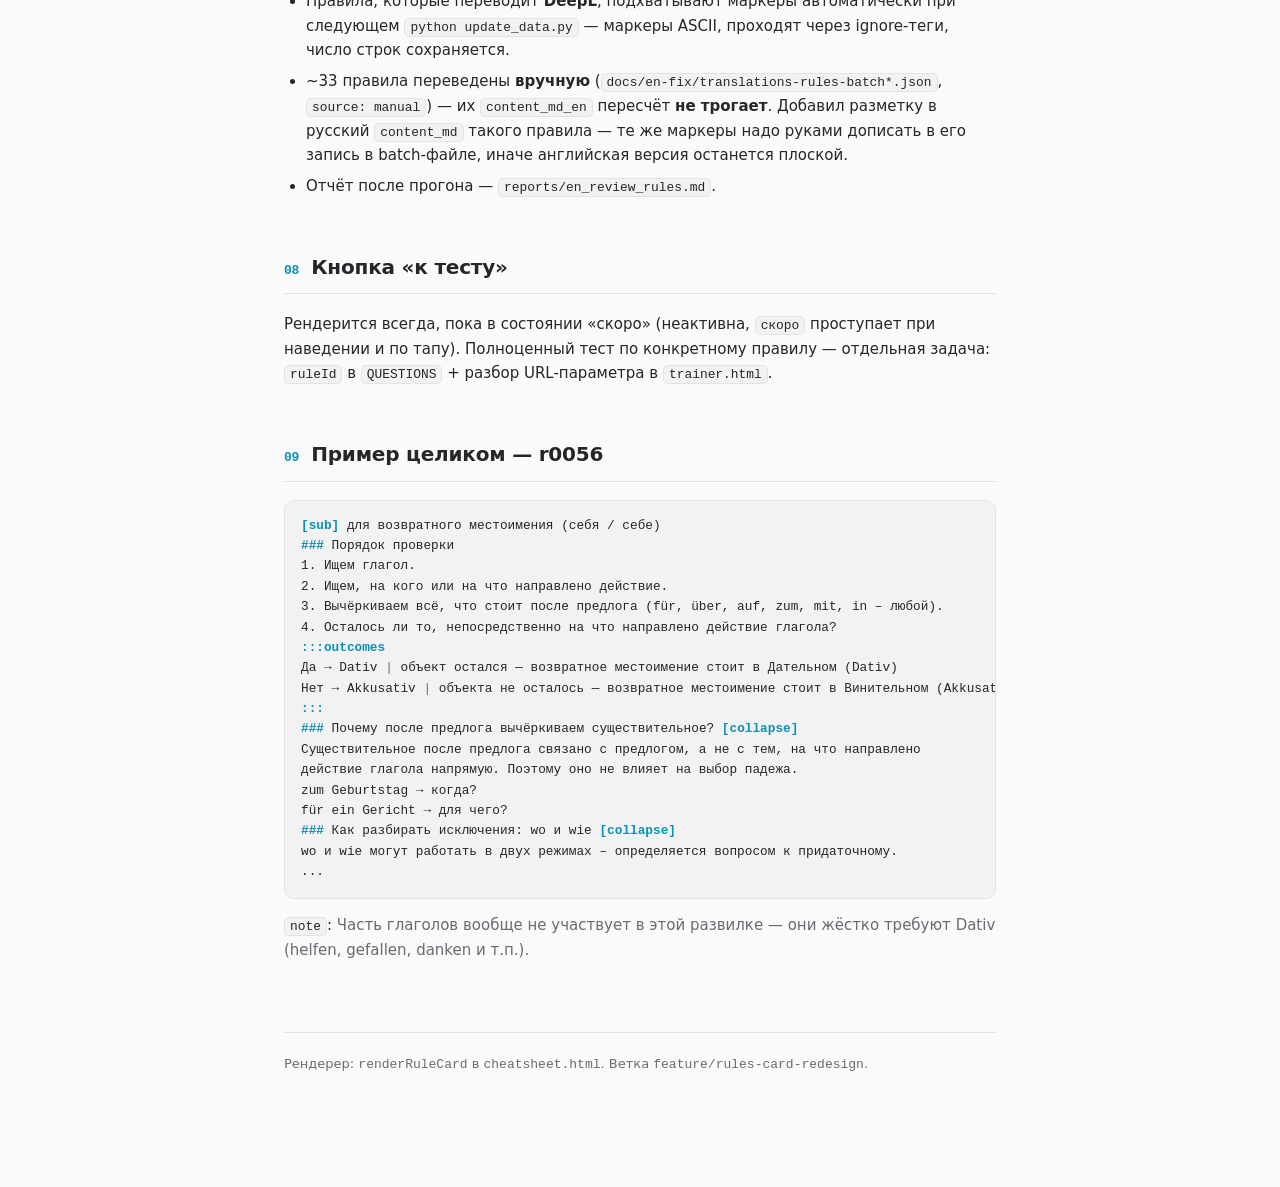
==== commit 76fd2f7d: "update ico + dt - Кнопка «Установка» на главной - Бейдж DE заменил на знак" ====
--- a/guide/index.html
+++ b/guide/index.html
@@ -1,7 +1,7 @@
 <!DOCTYPE html>
 <html lang="ru"><head><meta charset="UTF-8">
 <meta name="viewport" content="width=device-width, initial-scale=1.0">
-<title>Разметка правил — Deutsch Tools</title>
+<title>Разметка правил — deutra</title>
 <meta name="robots" content="noindex">
 <link rel="icon" href="data:image/svg+xml,<svg xmlns='http://www.w3.org/2000/svg' viewBox='0 0 100 100'><text y='.9em' font-size='90'>📝</text></svg>">
 <script>
@@ -168,7 +168,7 @@
 <body>
 <div class="wrap">
 <header>
-  <p class="kicker">Deutsch Tools · Справочник</p>
+  <p class="kicker">deutra · Справочник</p>
   <h1>Разметка правил под карточный вид</h1>
   <p class="lede">Как писать правило в <code>database.xlsx</code>, чтобы оно рендерилось карточкой с чек-листами, развилками и раскрывашками — а не плоским текстом.</p>
   <dl class="meta">
